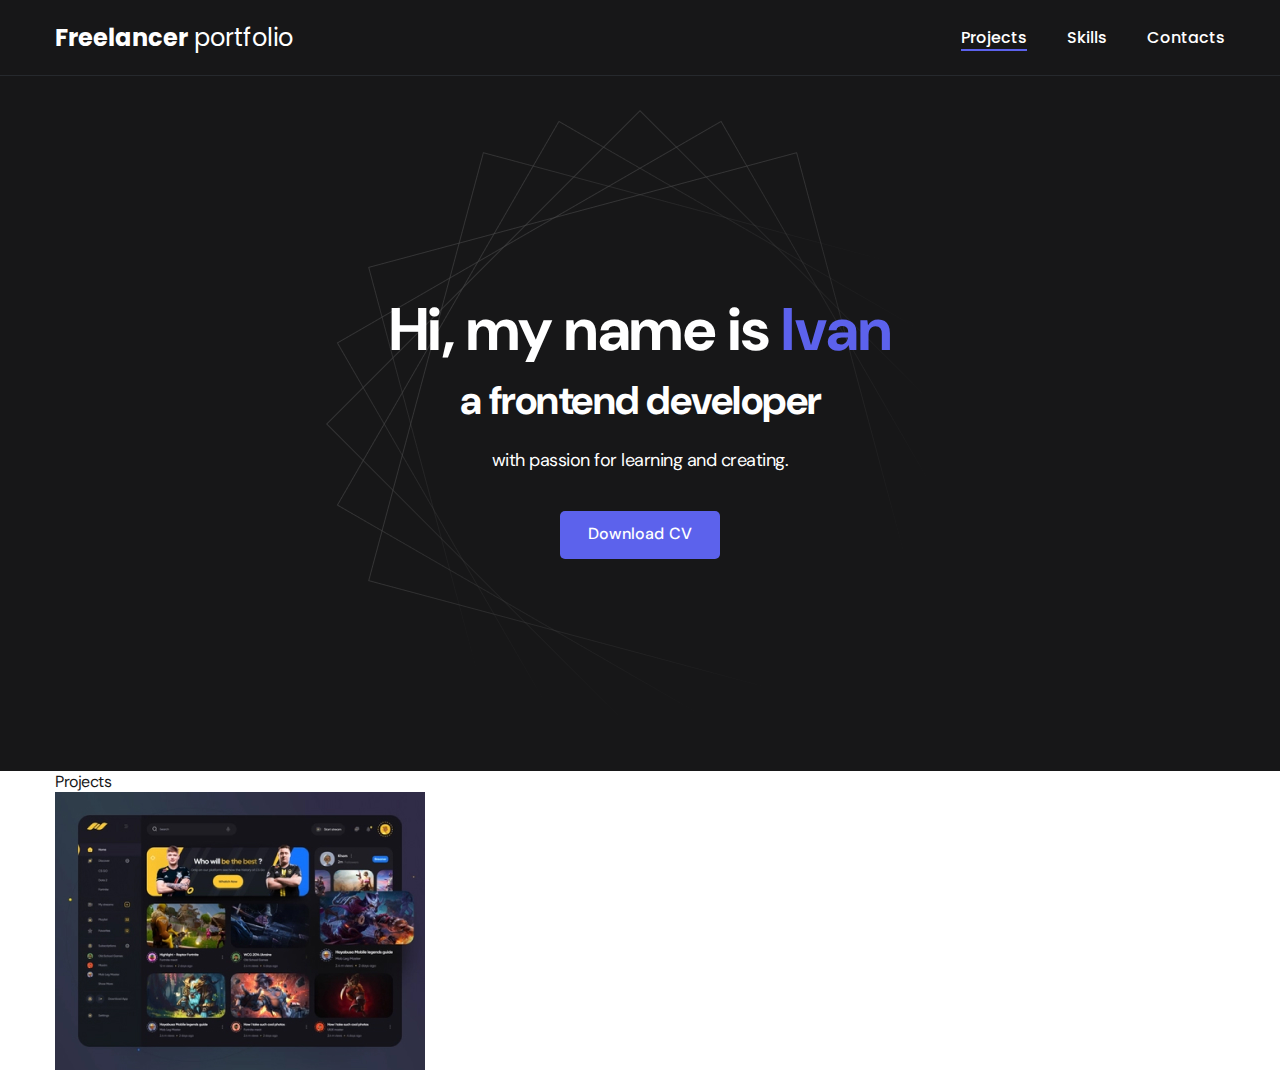
==== index.html @ 623a5c65 "HTML CSS coding index.html section NAV and HEADER" ====
<!DOCTYPE html>
<html lang="en">
	<head>
		<meta charset="UTF-8" />
		<meta http-equiv="X-UA-Compatible" content="IE=edge" />
		<meta name="viewport" content="width=device-width, initial-scale=1.0" />
		<title>Frilanser portfolio</title>
		<link rel="stylesheet" href="./css/main.css" />
	</head>
	<body>
		<nav class="nav">
			<div class="container">
				<div class="nav-row">
					<a href="./ind" class="logo"><strong>Freelancer</strong> portfolio</a>
					<ul class="nav-list">
						<li class="nav-list__item">
							<a
								href="./index.html"
								class="nav-list__link nav-list__link--active"
								>Projects</a
							>
						</li>
						<li class="nav-list__item">
							<a href="./skills.html" class="nav-list__link">Skills</a>
						</li>
						<li class="nav-list__item">
							<a href="./contacts.html" class="nav-list__link">Contacts</a>
						</li>
					</ul>
				</div>
			</div>
		</nav>

		<header class="header">
			<div class="header__wrapper">
				<h1 class="header__title">
					<strong>Hi, my name is <em>Ivan</em></strong
					><br />
					a frontend developer
				</h1>
				<div class="header__text">
					<p>with passion for learning and creating.</p>
				</div>
				<a href="#!" class="btn">Download CV</a>
			</div>
		</header>
		<main class="section">
			<div class="container">
				<h2 class="title-1">Projects</h2>
				<ul class="projects">
					<li class="project">
						<img src="./img/projects/01.jpg" alt="Project img" class="project__img">
					</li>
					<li class="project"></li>
					<li class="project"></li>
					<li class="project"></li>
					<li class="project"></li>
					<li class="project"></li>
				</ul>
			</div>
		</main>
	</body>
</html>
---- css/main.css ----
@import "./reset.css";
@import url("https://fonts.googleapis.com/css2?family=DM+Sans:wght@400;500;700&family=Poppins:wght@400;500;700&display=swap");

/* font-family: 'DM Sans', sans-serif;
font-family: 'Poppins', sans-serif; */

/* .header * {
	border: 1px solid red;
} */

:root {
	--black: #171718;
	--black-border: #26292d;
	--white: #fff;
	--purple: #5c62ec;

	--page-text-color: var(--black);
	--dark-bg: var(--black);
	--dark--border: var(--black-border);
	--header-text: var(--white);
	--accent: var(--purple);
}

html,
body {
	font-family: "DM Sans", sans-serif;
	letter-spacing: -0.5px;
	color: var(--black);
}

.container {
	margin: 0 auto;
	padding: 0 15px;
	max-width: 1200px;
}

/* Nav */

.nav {
	padding: 20px 0;
	border-bottom: 1px solid var(--dark--border);
	background-color: var(--dark-bg);
	color: var(--header-text);
	letter-spacing: normal;
}

.nav-row {
	display: flex;
	justify-content: space-between;
	align-items: center;
	column-gap: 30px;
	row-gap: 20px;
	flex-wrap: wrap;
}

.logo {
	color: var(--header-text);
	font-size: 24px;
	font-family: "Poppins", sans-serif;
}

.logo strong {
	font-weight: 700;
}

.nav-list {
	display: flex;
	align-items: center;
	column-gap: 40px;
	font-size: 16px;
	font-weight: 500;
	font-family: "Poppins", sans-serif;
}

.nav-list__link {
	color: var(--header-text);
	transition: opacity 0.2s ease-in;
}

.nav-list__link:hover {
	opacity: 0.8;
}

.nav-list__link--active {
	position: relative;
}

.nav-list__link--active::before {
	position: absolute;
	left: 0;
	top: 100%;
	content: "";
	display: block;
	width: 100%;
	height: 2px;
	background-color: var(--accent);
}

/* Header */

.header {
	background-color: var(--dark-bg);
	background-image: url(./../img/header-bg.png);
	background-repeat: no-repeat;
	background-size: auto;
	background-position: center center;
	color: var(--header-text);
	min-height: 695px;
	padding: 40px 0;
	display: flex;
	justify-content: center;
	align-items: center;
	text-align: center;
}

.header__wrapper {
	padding: 0 15px;
	max-width: 660px;
}
.header__title {
	margin-bottom: 20px;
	font-size: 40px;
	font-weight: 700;
	line-height: 1.4;
}

.header__title strong {
	font-size: 60px;
	font-weight: 700;
}

.header__title em {
 font-style: normal;
 color: var(--accent);
}

.header__text {
	margin-bottom: 40px;
	font-size: 18px;
	line-height:1.333;
}

.header__text p + p {
	margin-top: 0.5em;
}

.btn {
	background-color: var(--accent);
	padding: 12px 28px;
	color: var(--white);
	font-size: 16px;
	font-weight: 500;
	letter-spacing: 0.15px;	
	text-align: center;
	border-radius: 5px;
	display: inline-block;
	height: 48px;
	transition: opacity 0.2s ease-in;
}

.btn:hover {
	opacity: 0.8;
}

.btn:active {
	position: relative;
	top: 1px;
}
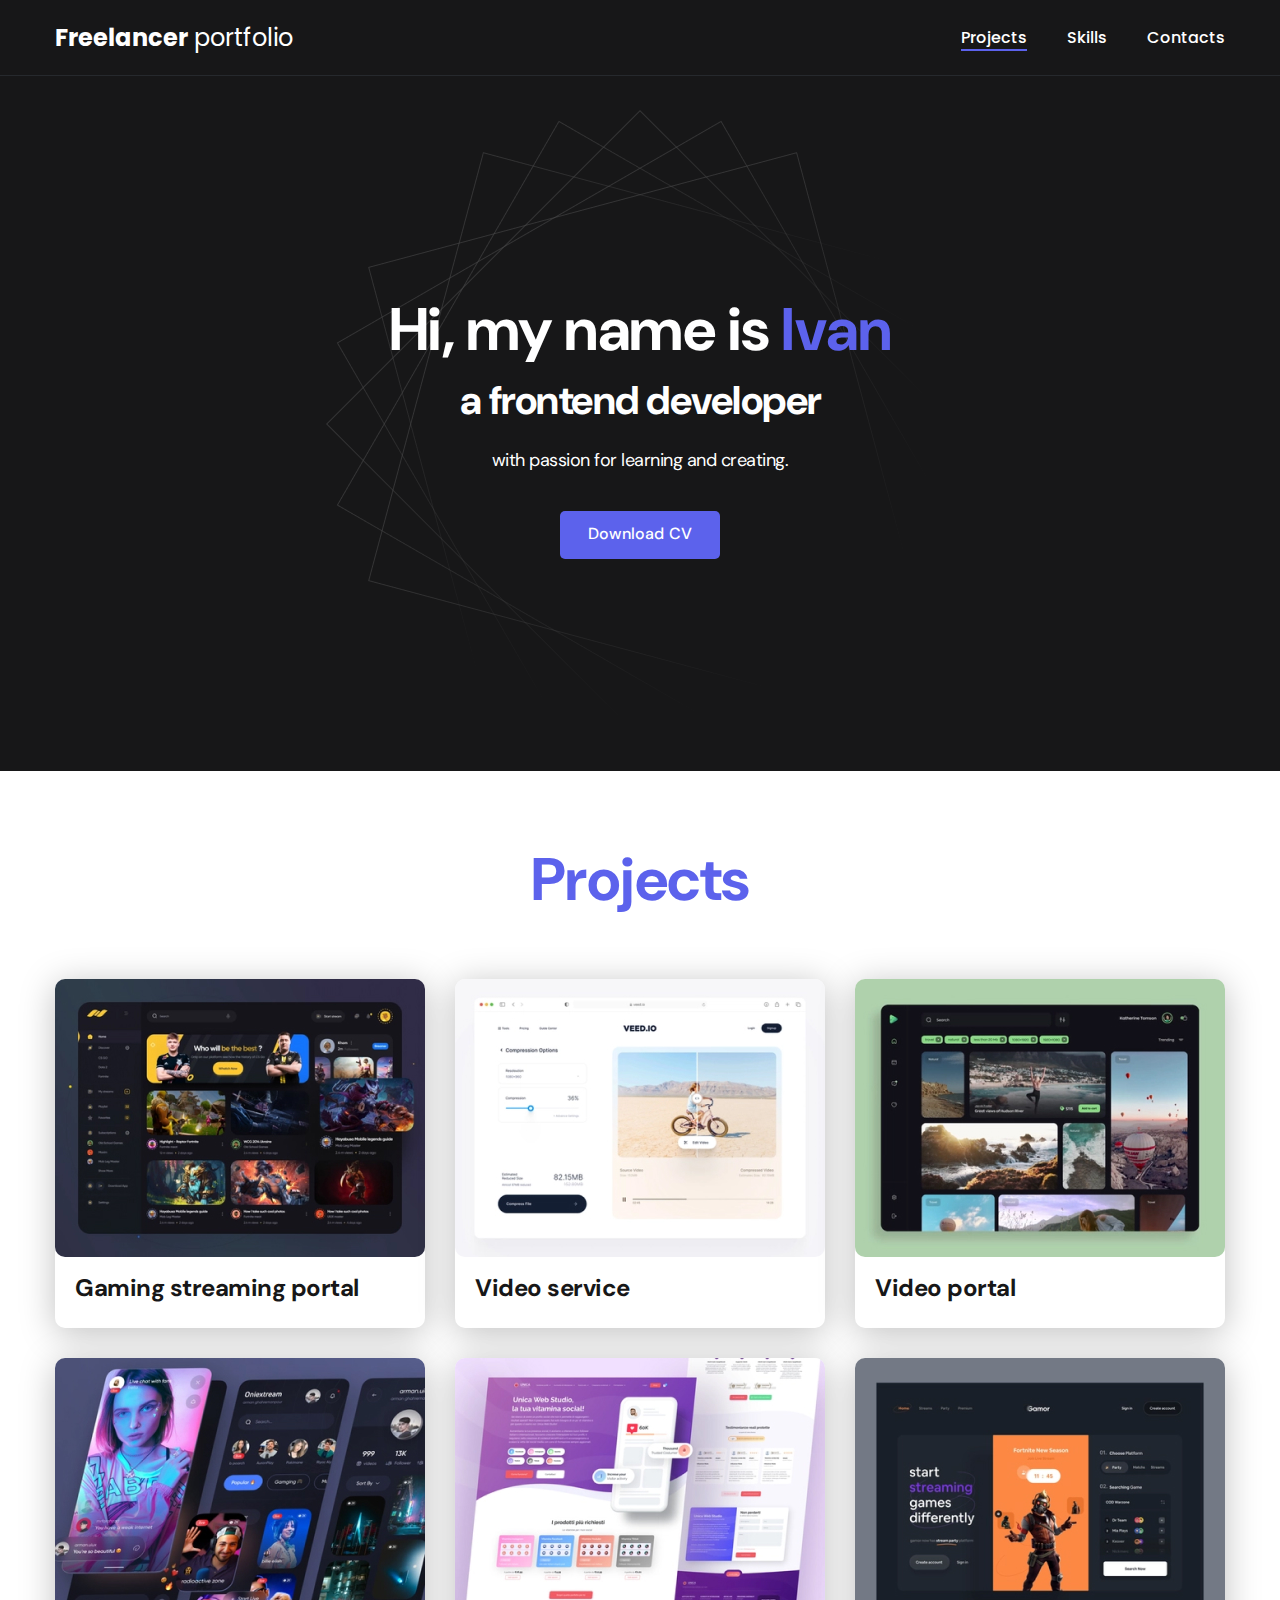
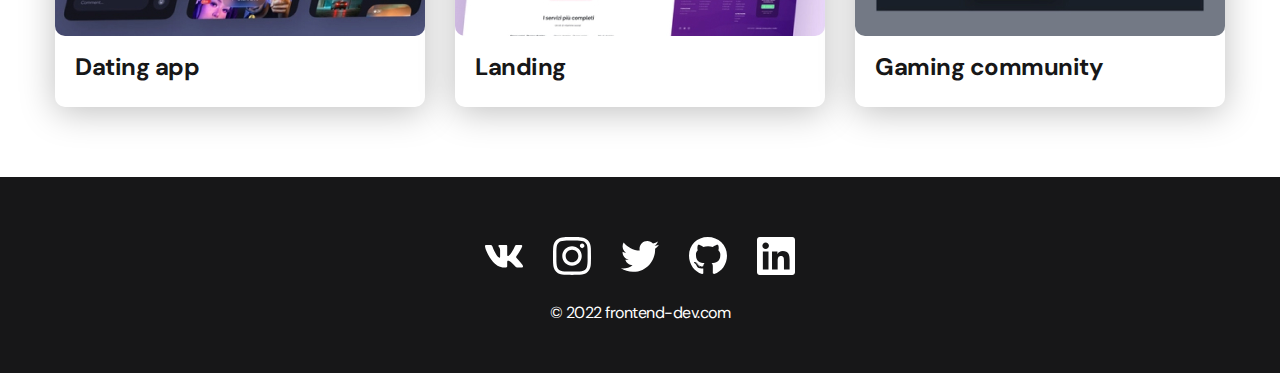
==== commit 5b29213b: "created section footer in index.html" ====
--- a/index.html
+++ b/index.html
@@ -17,8 +17,9 @@
 							<a
 								href="./index.html"
 								class="nav-list__link nav-list__link--active"
-								>Projects</a
 							>
+								Projects
+							</a>
 						</li>
 						<li class="nav-list__item">
 							<a href="./skills.html" class="nav-list__link">Skills</a>
@@ -34,8 +35,8 @@
 		<header class="header">
 			<div class="header__wrapper">
 				<h1 class="header__title">
-					<strong>Hi, my name is <em>Ivan</em></strong
-					><br />
+					<strong>Hi, my name is <em>Ivan</em></strong>
+					<br />
 					a frontend developer
 				</h1>
 				<div class="header__text">
@@ -49,15 +50,88 @@
 				<h2 class="title-1">Projects</h2>
 				<ul class="projects">
 					<li class="project">
-						<img src="./img/projects/01.jpg" alt="Project img" class="project__img">
+						<a href="./project-page.html"><img
+							src="./img/projects/01.jpg"
+							alt="Project img"
+							class="project__img"
+						/>
+						<h3 class="project__title">Gaming streaming portal</h3></a>
 					</li>
-					<li class="project"></li>
-					<li class="project"></li>
-					<li class="project"></li>
-					<li class="project"></li>
-					<li class="project"></li>
+					<li class="project">
+						<a href="./project-page.html"><img
+							src="./img/projects/02.jpg"
+							alt="Project img"
+							class="project__img"
+						/>
+						<h3 class="project__title">Video service</h3>
+						</a>
+					</li>
+					<li class="project">
+						<a href="./project-page.html">
+							<img
+								src="./img/projects/03.jpg"
+								alt="Project img"
+								class="project__img"
+							/>
+							<h3 class="project__title">Video portal</h3>
+						</a>
+					</li>
+					<li class="project">
+						<a href="./project-page.html">
+							<img
+								src="./img/projects/04.jpg"
+								alt="Project img"
+								class="project__img"
+							/>
+							<h3 class="project__title">Dating app</h3>
+						</a>
+					</li>
+					<li class="project">
+						<a href="./project-page.html">
+							<img
+								src="./img/projects/05.jpg"
+								alt="Project img"
+								class="project__img"
+							/>
+							<h3 class="project__title">Landing</h3>
+						</a>
+					</li>
+					<li class="project">
+						<a href="./project-page.html">
+							<img
+								src="./img/projects/06.jpg"
+								alt="Project img"
+								class="project__img"
+							/>
+							<h3 class="project__title">Gaming community</h3>
+						</a>
+					</li>
 				</ul>
 			</div>
 		</main>
+		<footer class="footer">
+			<div class="container">
+				<div class="footer__wrapper">
+					<ul class="social">
+						<li class="social__item">
+							<a href="#!"><img src="./img/icons/vk.svg" alt="Link"></a>
+						</li>
+						<li class="social__item">
+							<a href="#!"><img src="./img/icons/instagram.svg" alt="Link"></a>
+						</li>
+						<li class="social__item">
+							<a href="#!"><img src="./img/icons/twitter.svg" alt="Link"></a>
+						</li>
+						<li class="social__item">
+							<a href="#!"><img src="./img/icons/gitHub.svg" alt="Link"></a>
+						</li>
+						<li class="social__item">
+							<a href="#!"><img src="./img/icons/linkedIn.svg" alt="Link"></a>
+						</li>
+					</ul>
+					<div class="copyright"><p>© 2022 frontend-dev.com</p></div>
+				</div>
+			</div>
+		</footer>
 	</body>
 </html>
--- a/css/main.css
+++ b/css/main.css
@@ -3,10 +3,6 @@
 
 /* font-family: 'DM Sans', sans-serif;
 font-family: 'Poppins', sans-serif; */
-
-/* .header * {
-	border: 1px solid red;
-} */
 
 :root {
 	--black: #171718;
@@ -32,6 +28,10 @@
 	margin: 0 auto;
 	padding: 0 15px;
 	max-width: 1200px;
+}
+
+.none {
+	display: none !important;
 }
 
 /* Nav */
@@ -130,19 +130,21 @@
 }
 
 .header__title em {
- font-style: normal;
- color: var(--accent);
+	font-style: normal;
+	color: var(--accent);
 }
 
 .header__text {
 	margin-bottom: 40px;
 	font-size: 18px;
-	line-height:1.333;
+	line-height: 1.333;
 }
 
 .header__text p + p {
 	margin-top: 0.5em;
 }
+
+/* Button */
 
 .btn {
 	background-color: var(--accent);
@@ -150,7 +152,7 @@
 	color: var(--white);
 	font-size: 16px;
 	font-weight: 500;
-	letter-spacing: 0.15px;	
+	letter-spacing: 0.15px;
 	text-align: center;
 	border-radius: 5px;
 	display: inline-block;
@@ -165,4 +167,75 @@
 .btn:active {
 	position: relative;
 	top: 1px;
+}
+
+
+
+/* General */
+.section {
+	padding: 70px 0;
+}
+
+.title-1 {
+	margin-bottom: 60px;
+	font-size: 60px;
+	font-weight: 700;
+	line-height: 1.3;
+	color: var(--accent);
+	text-align: center;
+}
+
+/* Projects*/
+.projects {
+	display: flex;
+	flex-wrap: wrap;
+	column-gap: 30px;
+	row-gap: 30px;
+}
+.project {
+	max-width: 370px;
+	background-color: var(--white);
+	box-shadow: 0px 5px 35px rgba(0, 0, 0, 0.25);
+	border-radius: 10px;
+}
+
+.project__img {
+	border-radius: 10px;
+}
+
+.project__title {
+	padding: 15px 20px 25px;
+	font-weight: 700;
+	font-size: 24px;
+	line-height: 1.3;
+	color: var(--black);
+}
+
+/* footer */
+
+.footer {
+	padding: 60px 0 50px;
+	background-color: var(--dark-bg);
+	color: var(--header-text);
+}
+
+.footer__wrapper {
+	display: flex;
+	flex-direction: column;
+	align-items: center;
+	row-gap: 27px;
+}
+.social {
+	display: flex;
+	column-gap: 30px;
+	align-items: center;
+
+}
+
+.copyright {
+	font-style: 16px;
+}
+
+.copyright p + p {
+	margin-top: 0.5em;
 }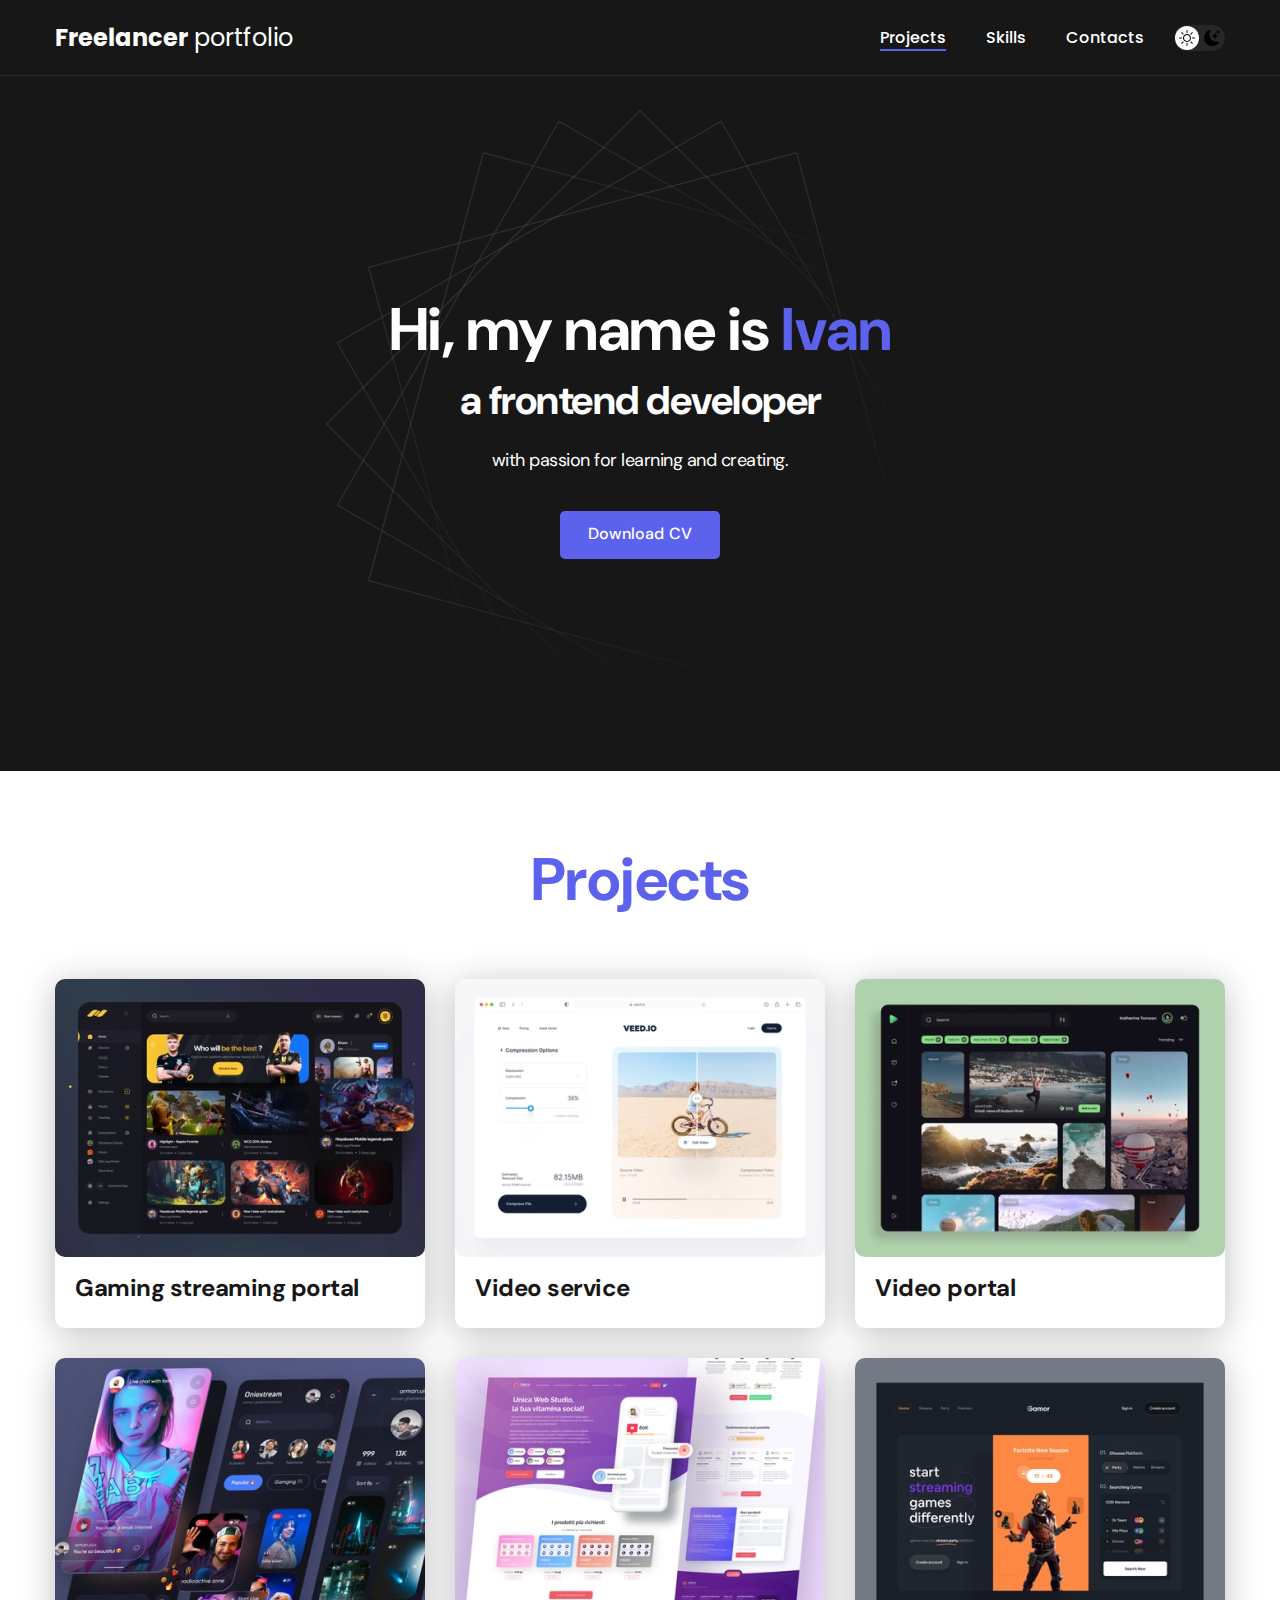
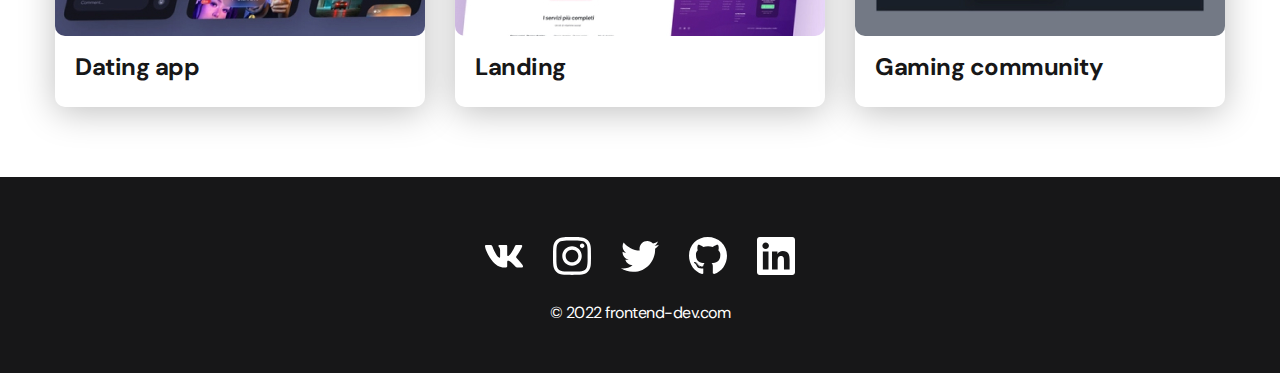
==== commit 8e0cef25: "adapted for the mobile version" ====
--- a/index.html
+++ b/index.html
@@ -12,6 +12,12 @@
 			<div class="container">
 				<div class="nav-row">
 					<a href="./ind" class="logo"><strong>Freelancer</strong> portfolio</a>
+
+					<button class="dark-mode-btn">
+						<img src="./img/icons/sun.svg" alt="light mode" class="dark-mode-btn__icon">
+						<img src="./img/icons/moon.svg" alt="dark mode" class="dark-mode-btn__icon">
+					</button>
+
 					<ul class="nav-list">
 						<li class="nav-list__item">
 							<a
@@ -50,24 +56,27 @@
 				<h2 class="title-1">Projects</h2>
 				<ul class="projects">
 					<li class="project">
-						<a href="./project-page.html"><img
-							src="./img/projects/01.jpg"
-							alt="Project img"
-							class="project__img"
-						/>
-						<h3 class="project__title">Gaming streaming portal</h3></a>
+						<a href="./project-page1.html"
+							><img
+								src="./img/projects/01.jpg"
+								alt="Project img"
+								class="project__img"
+							/>
+							<h3 class="project__title">Gaming streaming portal</h3></a
+						>
 					</li>
 					<li class="project">
-						<a href="./project-page.html"><img
-							src="./img/projects/02.jpg"
-							alt="Project img"
-							class="project__img"
-						/>
-						<h3 class="project__title">Video service</h3>
+						<a href="./project-page2.html"
+							><img
+								src="./img/projects/02.jpg"
+								alt="Project img"
+								class="project__img"
+							/>
+							<h3 class="project__title">Video service</h3>
 						</a>
 					</li>
 					<li class="project">
-						<a href="./project-page.html">
+						<a href="./project-page3.html">
 							<img
 								src="./img/projects/03.jpg"
 								alt="Project img"
@@ -77,7 +86,7 @@
 						</a>
 					</li>
 					<li class="project">
-						<a href="./project-page.html">
+						<a href="./project-page4.html">
 							<img
 								src="./img/projects/04.jpg"
 								alt="Project img"
@@ -87,7 +96,7 @@
 						</a>
 					</li>
 					<li class="project">
-						<a href="./project-page.html">
+						<a href="./project-page5.html">
 							<img
 								src="./img/projects/05.jpg"
 								alt="Project img"
@@ -97,7 +106,7 @@
 						</a>
 					</li>
 					<li class="project">
-						<a href="./project-page.html">
+						<a href="./project-page6.html">
 							<img
 								src="./img/projects/06.jpg"
 								alt="Project img"
@@ -114,24 +123,28 @@
 				<div class="footer__wrapper">
 					<ul class="social">
 						<li class="social__item">
-							<a href="#!"><img src="./img/icons/vk.svg" alt="Link"></a>
+							<a href="#!"><img src="./img/icons/vk.svg" alt="Link" /></a>
 						</li>
 						<li class="social__item">
-							<a href="#!"><img src="./img/icons/instagram.svg" alt="Link"></a>
+							<a href="#!"
+								><img src="./img/icons/instagram.svg" alt="Link"
+							/></a>
 						</li>
 						<li class="social__item">
-							<a href="#!"><img src="./img/icons/twitter.svg" alt="Link"></a>
+							<a href="#!"><img src="./img/icons/twitter.svg" alt="Link" /></a>
 						</li>
 						<li class="social__item">
-							<a href="#!"><img src="./img/icons/gitHub.svg" alt="Link"></a>
+							<a href="#!"><img src="./img/icons/gitHub.svg" alt="Link" /></a>
 						</li>
 						<li class="social__item">
-							<a href="#!"><img src="./img/icons/linkedIn.svg" alt="Link"></a>
+							<a href="#!"><img src="./img/icons/linkedIn.svg" alt="Link" /></a>
 						</li>
 					</ul>
 					<div class="copyright"><p>© 2022 frontend-dev.com</p></div>
 				</div>
 			</div>
 		</footer>
+
+		<script src="./js/main.js"></script>
 	</body>
 </html>
--- a/css/main.css
+++ b/css/main.css
@@ -22,6 +22,9 @@
 	font-family: "DM Sans", sans-serif;
 	letter-spacing: -0.5px;
 	color: var(--black);
+	height: 100%;
+	display: flex;
+	flex-direction: column;
 }
 
 .container {
@@ -30,10 +33,34 @@
 	max-width: 1200px;
 }
 
-.none {
-	display: none !important;
-}
-
+/* General */
+.section {
+	padding: 70px 0;
+}
+
+.title-1 {
+	margin-bottom: 60px;
+	font-size: 60px;
+	font-weight: 700;
+	line-height: 1.3;
+	color: var(--accent);
+	text-align: center;
+}
+
+.title-2 {
+	margin-bottom: 20px;
+	font-size: 40px;
+	line-height: 1.3;
+	font-weight: 700;
+}
+
+.telefon {
+	color: var(--black);
+}
+
+a.email {
+	color: var(--accent);
+}
 /* Nav */
 
 .nav {
@@ -46,7 +73,7 @@
 
 .nav-row {
 	display: flex;
-	justify-content: space-between;
+	justify-content: flex-end;
 	align-items: center;
 	column-gap: 30px;
 	row-gap: 20px;
@@ -57,6 +84,7 @@
 	color: var(--header-text);
 	font-size: 24px;
 	font-family: "Poppins", sans-serif;
+	margin-right: auto;
 }
 
 .logo strong {
@@ -65,6 +93,8 @@
 
 .nav-list {
 	display: flex;
+	flex-wrap: wrap;
+	row-gap: 10px;
 	align-items: center;
 	column-gap: 40px;
 	font-size: 16px;
@@ -94,6 +124,43 @@
 	width: 100%;
 	height: 2px;
 	background-color: var(--accent);
+}
+
+/* Dark mode btn */
+
+.dark-mode-btn {
+	order: 1;
+	position: relative;
+	display: flex;
+	justify-content: space-between;
+	width: 51px;
+	height: 26px;
+	padding: 5px;
+	border-radius: 55px;
+	background-color: #272727;
+}
+
+.dark-mode-btn::before {
+	content: '';
+	position: absolute;
+	left: 1px;
+	top: 1px;
+	display: block;
+	width: 24px;
+	height: 24px;
+	border-radius: 50%;
+	background-color: var(--white);
+	
+	transition: left 0.2s ease-in;
+}
+
+.dark-mode-btn--active::before {
+	left:26px;
+}
+
+.dark-mode-btn__icon {
+	position: relative;
+	z-index: 6;
 }
 
 /* Header */
@@ -169,20 +236,28 @@
 	top: 1px;
 }
 
-
-
-/* General */
-.section {
-	padding: 70px 0;
-}
-
-.title-1 {
-	margin-bottom: 60px;
-	font-size: 60px;
-	font-weight: 700;
-	line-height: 1.3;
-	color: var(--accent);
-	text-align: center;
+/* Button out-line */
+
+.btn-outline {
+	height: 48px;
+	padding: 12px 20px;
+	border-radius: 5px;
+	border: 1px solid #000;
+	color: #000;
+
+	display: flex;
+	column-gap: 10px;
+	align-items: center;
+	transition: background-color 0.2s ease-in;
+}
+
+.btn-outline:hover {
+	background-color: rgba(233, 233, 231, 0.5);
+}
+
+.btn-outline:active {
+	position: relative;
+	top: 1px;
 }
 
 /* Projects*/
@@ -191,6 +266,7 @@
 	flex-wrap: wrap;
 	column-gap: 30px;
 	row-gap: 30px;
+	justify-content: center;
 }
 .project {
 	max-width: 370px;
@@ -211,9 +287,57 @@
 	color: var(--black);
 }
 
+/* project details */
+
+.project-details {
+	margin: 0 auto;
+	max-width: 865px;
+	display: flex;
+	flex-direction: column;
+	align-items: center;
+}
+
+.project-details__cover {
+	min-width: 100%;
+	margin-bottom: 40px;
+	filter: drop-shadow(0px 5px 35px rgba(0, 0, 0, 0.25));
+	border-radius: 10px;
+}
+
+.project-details__desc {
+	margin-bottom: 30px;
+
+	font-weight: 700;
+	font-size: 24px;
+	line-height: 1.3;
+	color: var(--page-text-color);
+	text-align: center;
+}
+
+/* content-list */
+
+.content-list {
+	margin: 0 auto;
+	max-width: 570px;
+	display: flex;
+	flex-direction: column;
+	align-items: center;
+	text-align: center;
+	row-gap: 40px;
+}
+.content-list__item {
+	font-size: 18px;
+	line-height: 1.5;
+}
+
+.content-list__item p + p {
+	margin-top: 0.5em;
+}
+
 /* footer */
 
 .footer {
+	margin-top: auto;
 	padding: 60px 0 50px;
 	background-color: var(--dark-bg);
 	color: var(--header-text);
@@ -229,7 +353,6 @@
 	display: flex;
 	column-gap: 30px;
 	align-items: center;
-
 }
 
 .copyright {
@@ -238,4 +361,89 @@
 
 .copyright p + p {
 	margin-top: 0.5em;
-}+}
+
+@media (max-width: 620px) {
+	/* Header */
+	.header {
+		min-height: unset;
+	}
+	.header__title {
+		font-size: 30px;
+	}
+
+	.header__title strong {
+		font-size: 40px;
+	}
+
+	/* Nav */
+	.nav-row {
+		justify-content: space-between;
+	}
+
+	.dark-mode-btn {
+		order: 0;
+	}
+
+	/* General */
+
+	.section {
+		padding: 40px 0;
+	}
+
+	.title-1 {
+		margin-bottom: 30px;
+		font-size: 40px;
+	}
+
+	.title-2 {
+		margin-bottom: 10px;
+		font-size: 30px;
+	}
+
+	/* Projects */
+
+	.project__title {
+		padding: 10px 15px 20px;
+		font-size: 22px;
+	}
+
+	/* Rroject page */
+
+	.project-details__desc {
+		margin-bottom: 20px;
+		font-size: 20px;
+	}
+
+	/* Content List */
+
+	.content-list {
+		row-gap: 20px;
+	}
+
+	.content-list__item {
+		font-size: 16px;
+	}
+	
+	/* Footer */
+
+	.footer {
+		padding: 40px 0 30px;
+	}
+
+	.footer__wrapper {
+		row-gap: 20px;
+	}
+
+	/* Social */
+
+	.social {
+		column-gap: 20px;
+	}
+	.social__item {
+		width: 28px;
+	}
+
+}
+
+
